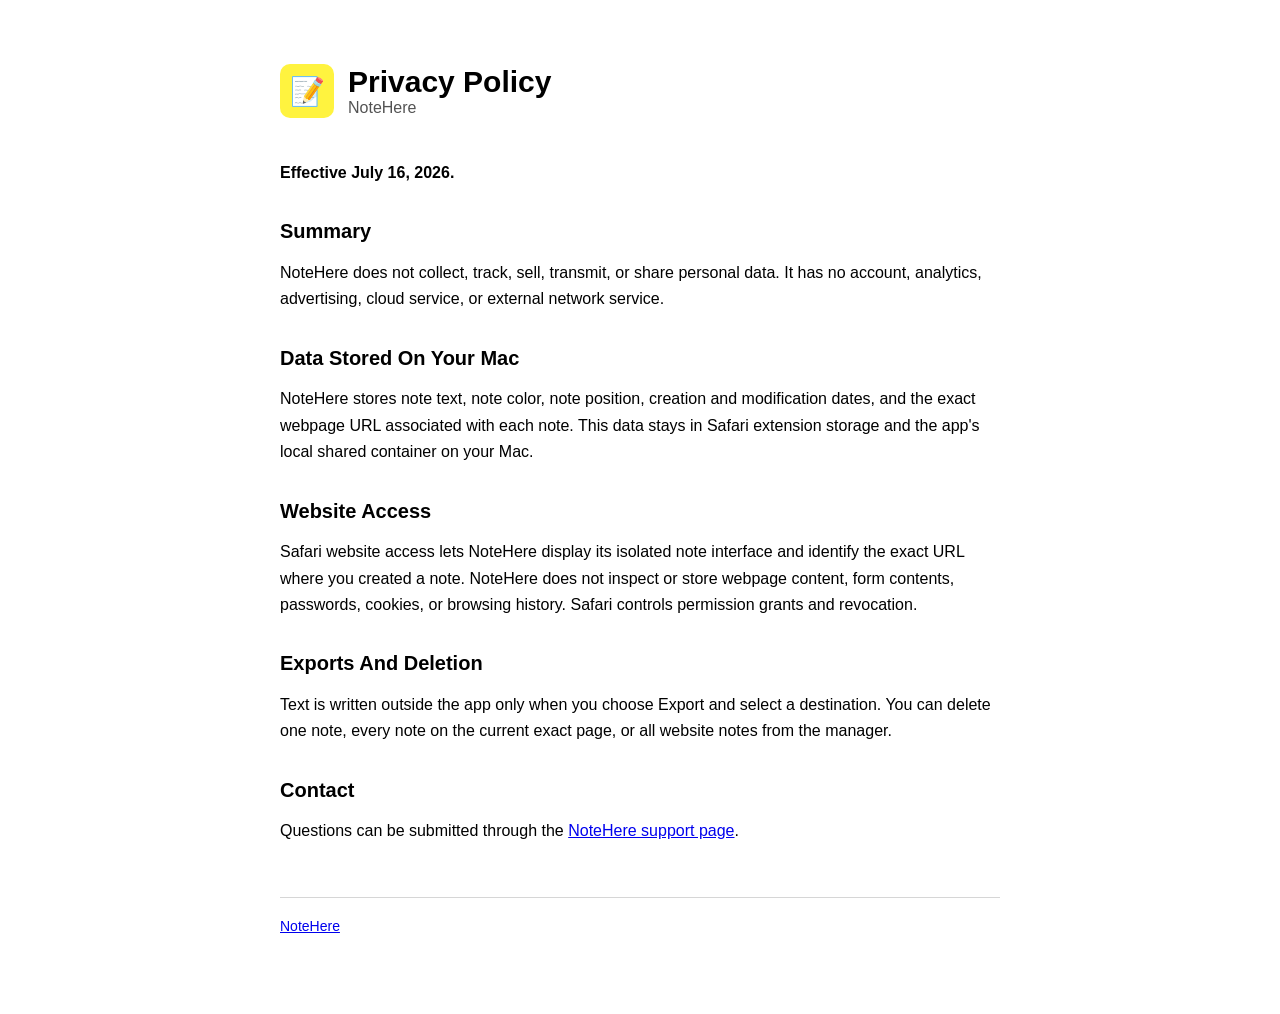
==== privacy/index.html @ 941bcfbf "Publish NoteHere privacy policy" ====
<!doctype html>
<html lang="en">
<head><meta charset="utf-8"><meta name="viewport" content="width=device-width,initial-scale=1"><title>Privacy Policy - NoteHere</title><link rel="stylesheet" href="../style.css"></head>
<body><main>
  <header><div class="icon" aria-hidden="true">&#128221;</div><div><h1>Privacy Policy</h1><div class="lede">NoteHere</div></div></header>
  <p><strong>Effective July 16, 2026.</strong></p>
  <h2>Summary</h2>
  <p>NoteHere does not collect, track, sell, transmit, or share personal data. It has no account, analytics, advertising, cloud service, or external network service.</p>
  <h2>Data Stored On Your Mac</h2>
  <p>NoteHere stores note text, note color, note position, creation and modification dates, and the exact webpage URL associated with each note. This data stays in Safari extension storage and the app's local shared container on your Mac.</p>
  <h2>Website Access</h2>
  <p>Safari website access lets NoteHere display its isolated note interface and identify the exact URL where you created a note. NoteHere does not inspect or store webpage content, form contents, passwords, cookies, or browsing history. Safari controls permission grants and revocation.</p>
  <h2>Exports And Deletion</h2>
  <p>Text is written outside the app only when you choose Export and select a destination. You can delete one note, every note on the current exact page, or all website notes from the manager.</p>
  <h2>Contact</h2>
  <p>Questions can be submitted through the <a href="../support/">NoteHere support page</a>.</p>
  <footer><a href="../">NoteHere</a></footer>
</main></body>
</html>
---- style.css ----
:root { color-scheme: light dark; font-family: -apple-system, BlinkMacSystemFont, "Segoe UI", sans-serif; }
* { box-sizing: border-box; letter-spacing: 0; }
body { margin: 0; background: Canvas; color: CanvasText; }
main { width: min(720px, calc(100% - 40px)); margin: 0 auto; padding: 64px 0 80px; }
header { display: flex; align-items: center; gap: 14px; margin-bottom: 42px; }
.icon { display: grid; place-items: center; width: 54px; height: 54px; border-radius: 10px; background: #fff33f; color: #181512; font-size: 28px; }
h1 { margin: 0; font-size: 30px; }
h2 { margin-top: 34px; font-size: 20px; }
p, li { line-height: 1.65; }
.lede { color: color-mix(in srgb, CanvasText 68%, transparent); }
a { color: LinkText; }
nav { display: flex; gap: 18px; margin-top: 8px; }
footer { margin-top: 52px; padding-top: 20px; border-top: 1px solid color-mix(in srgb, CanvasText 16%, transparent); color: color-mix(in srgb, CanvasText 60%, transparent); font-size: 14px; }
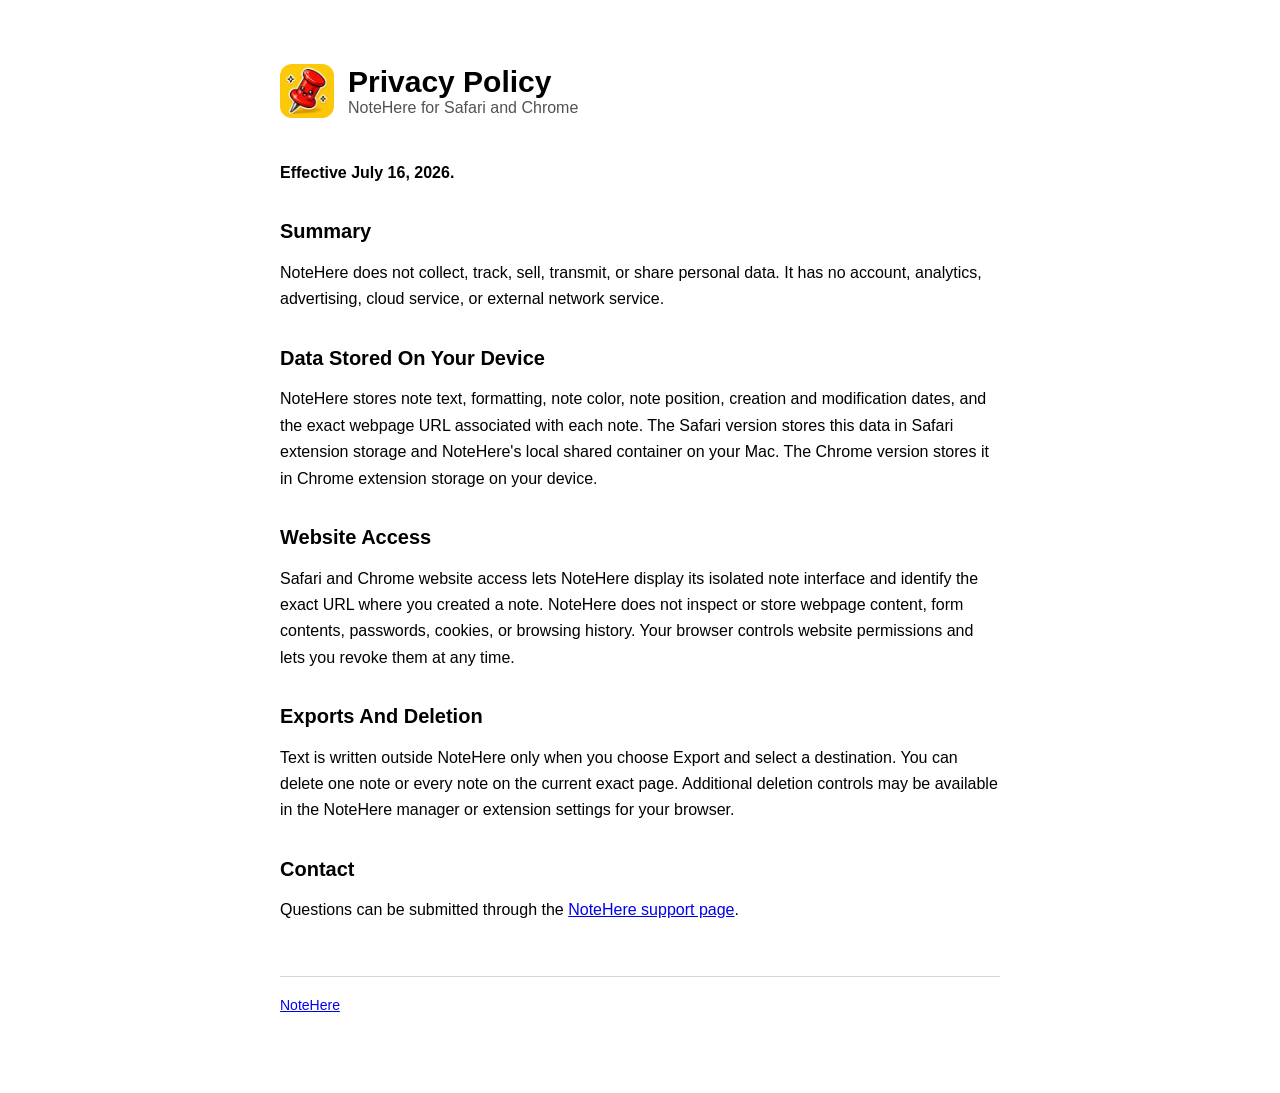
==== commit 648b8841: "Update privacy policy for Safari and Chrome" ====
--- a/privacy/index.html
+++ b/privacy/index.html
@@ -2,16 +2,16 @@
 <html lang="en">
 <head><meta charset="utf-8"><meta name="viewport" content="width=device-width,initial-scale=1"><title>Privacy Policy - NoteHere</title><link rel="stylesheet" href="../style.css"></head>
 <body><main>
-  <header><div class="icon" aria-hidden="true">&#128221;</div><div><h1>Privacy Policy</h1><div class="lede">NoteHere</div></div></header>
+  <header><div class="icon" aria-hidden="true">&#128221;</div><div><h1>Privacy Policy</h1><div class="lede">NoteHere for Safari and Chrome</div></div></header>
   <p><strong>Effective July 16, 2026.</strong></p>
   <h2>Summary</h2>
   <p>NoteHere does not collect, track, sell, transmit, or share personal data. It has no account, analytics, advertising, cloud service, or external network service.</p>
-  <h2>Data Stored On Your Mac</h2>
-  <p>NoteHere stores note text, note color, note position, creation and modification dates, and the exact webpage URL associated with each note. This data stays in Safari extension storage and the app's local shared container on your Mac.</p>
+  <h2>Data Stored On Your Device</h2>
+  <p>NoteHere stores note text, formatting, note color, note position, creation and modification dates, and the exact webpage URL associated with each note. The Safari version stores this data in Safari extension storage and NoteHere's local shared container on your Mac. The Chrome version stores it in Chrome extension storage on your device.</p>
   <h2>Website Access</h2>
-  <p>Safari website access lets NoteHere display its isolated note interface and identify the exact URL where you created a note. NoteHere does not inspect or store webpage content, form contents, passwords, cookies, or browsing history. Safari controls permission grants and revocation.</p>
+  <p>Safari and Chrome website access lets NoteHere display its isolated note interface and identify the exact URL where you created a note. NoteHere does not inspect or store webpage content, form contents, passwords, cookies, or browsing history. Your browser controls website permissions and lets you revoke them at any time.</p>
   <h2>Exports And Deletion</h2>
-  <p>Text is written outside the app only when you choose Export and select a destination. You can delete one note, every note on the current exact page, or all website notes from the manager.</p>
+  <p>Text is written outside NoteHere only when you choose Export and select a destination. You can delete one note or every note on the current exact page. Additional deletion controls may be available in the NoteHere manager or extension settings for your browser.</p>
   <h2>Contact</h2>
   <p>Questions can be submitted through the <a href="../support/">NoteHere support page</a>.</p>
   <footer><a href="../">NoteHere</a></footer>
--- a/style.css
+++ b/style.css
@@ -3,7 +3,7 @@
 body { margin: 0; background: Canvas; color: CanvasText; }
 main { width: min(720px, calc(100% - 40px)); margin: 0 auto; padding: 64px 0 80px; }
 header { display: flex; align-items: center; gap: 14px; margin-bottom: 42px; }
-.icon { display: grid; place-items: center; width: 54px; height: 54px; border-radius: 10px; background: #fff33f; color: #181512; font-size: 28px; }
+.icon { display: block; width: 54px; height: 54px; border-radius: 12px; background: #f6c51b url("[data-uri]") center / cover no-repeat; color: transparent; font-size: 0; overflow: hidden; }
 h1 { margin: 0; font-size: 30px; }
 h2 { margin-top: 34px; font-size: 20px; }
 p, li { line-height: 1.65; }
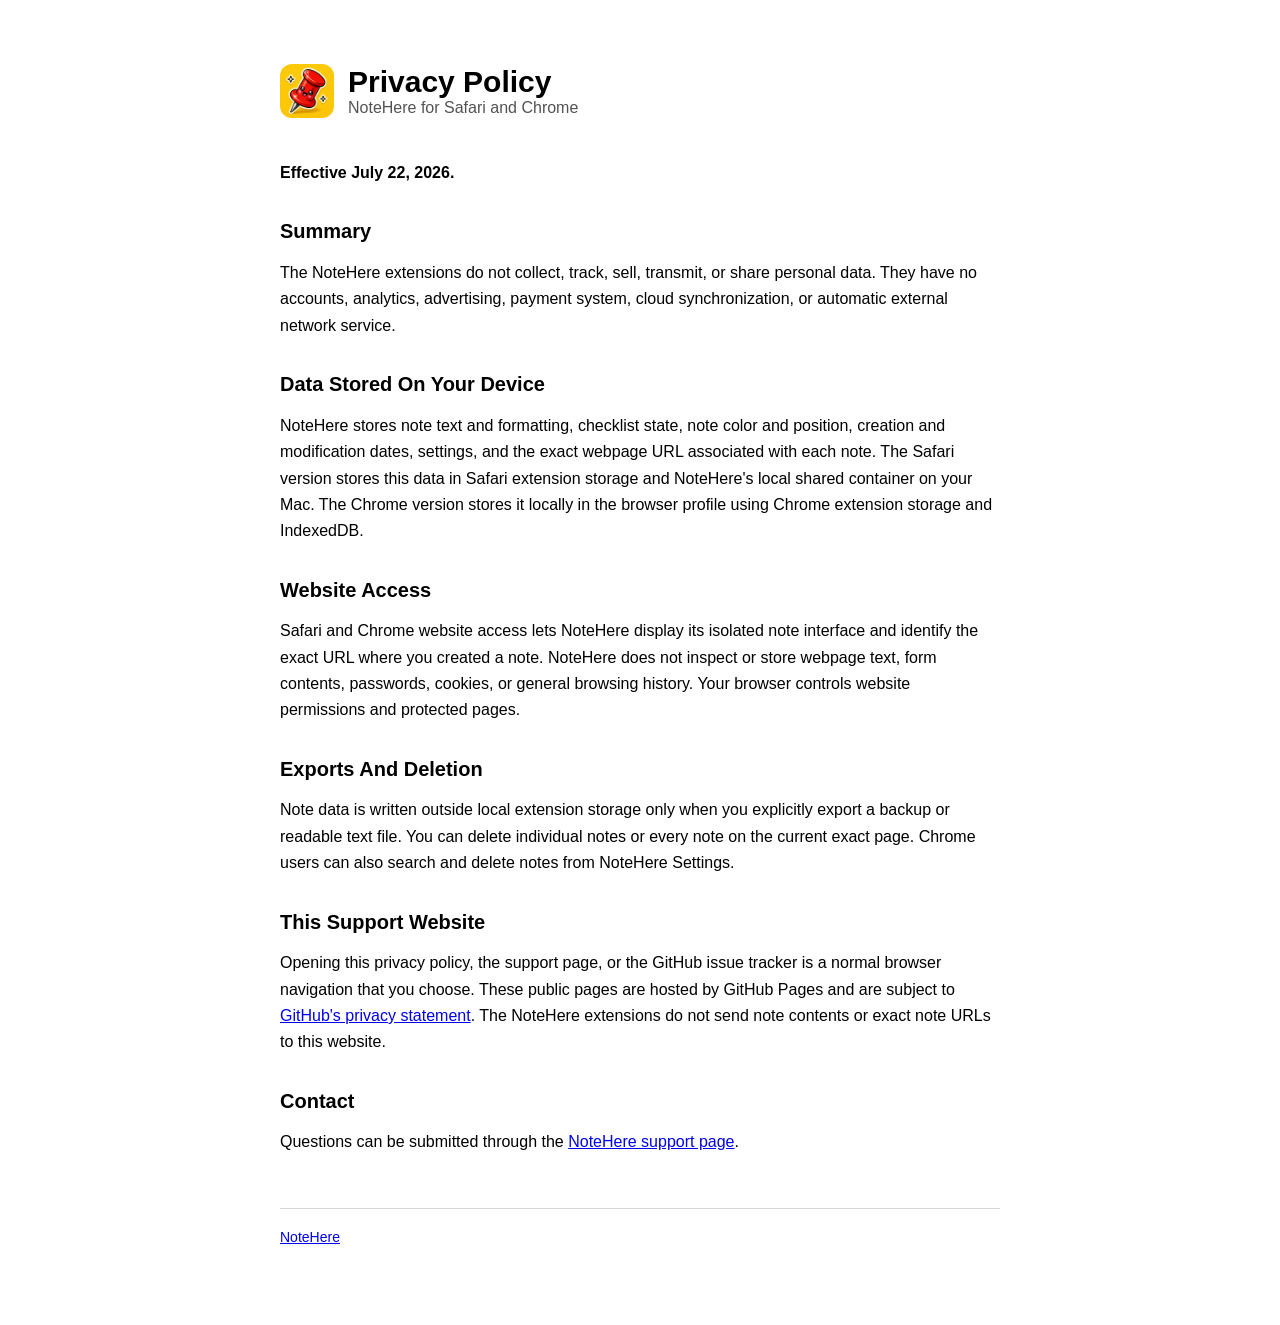
==== commit 898b01b1: "Expand Chrome privacy details Clarify local IndexedDB storage, exact-URL handling, exports, and the " ====
--- a/privacy/index.html
+++ b/privacy/index.html
@@ -3,15 +3,17 @@
 <head><meta charset="utf-8"><meta name="viewport" content="width=device-width,initial-scale=1"><title>Privacy Policy - NoteHere</title><link rel="stylesheet" href="../style.css"></head>
 <body><main>
   <header><div class="icon" aria-hidden="true">&#128221;</div><div><h1>Privacy Policy</h1><div class="lede">NoteHere for Safari and Chrome</div></div></header>
-  <p><strong>Effective July 16, 2026.</strong></p>
+  <p><strong>Effective July 22, 2026.</strong></p>
   <h2>Summary</h2>
-  <p>NoteHere does not collect, track, sell, transmit, or share personal data. It has no account, analytics, advertising, cloud service, or external network service.</p>
+  <p>The NoteHere extensions do not collect, track, sell, transmit, or share personal data. They have no accounts, analytics, advertising, payment system, cloud synchronization, or automatic external network service.</p>
   <h2>Data Stored On Your Device</h2>
-  <p>NoteHere stores note text, formatting, note color, note position, creation and modification dates, and the exact webpage URL associated with each note. The Safari version stores this data in Safari extension storage and NoteHere's local shared container on your Mac. The Chrome version stores it in Chrome extension storage on your device.</p>
+  <p>NoteHere stores note text and formatting, checklist state, note color and position, creation and modification dates, settings, and the exact webpage URL associated with each note. The Safari version stores this data in Safari extension storage and NoteHere's local shared container on your Mac. The Chrome version stores it locally in the browser profile using Chrome extension storage and IndexedDB.</p>
   <h2>Website Access</h2>
-  <p>Safari and Chrome website access lets NoteHere display its isolated note interface and identify the exact URL where you created a note. NoteHere does not inspect or store webpage content, form contents, passwords, cookies, or browsing history. Your browser controls website permissions and lets you revoke them at any time.</p>
+  <p>Safari and Chrome website access lets NoteHere display its isolated note interface and identify the exact URL where you created a note. NoteHere does not inspect or store webpage text, form contents, passwords, cookies, or general browsing history. Your browser controls website permissions and protected pages.</p>
   <h2>Exports And Deletion</h2>
-  <p>Text is written outside NoteHere only when you choose Export and select a destination. You can delete one note or every note on the current exact page. Additional deletion controls may be available in the NoteHere manager or extension settings for your browser.</p>
+  <p>Note data is written outside local extension storage only when you explicitly export a backup or readable text file. You can delete individual notes or every note on the current exact page. Chrome users can also search and delete notes from NoteHere Settings.</p>
+  <h2>This Support Website</h2>
+  <p>Opening this privacy policy, the support page, or the GitHub issue tracker is a normal browser navigation that you choose. These public pages are hosted by GitHub Pages and are subject to <a href="https://docs.github.com/en/site-policy/privacy-policies/github-general-privacy-statement">GitHub's privacy statement</a>. The NoteHere extensions do not send note contents or exact note URLs to this website.</p>
   <h2>Contact</h2>
   <p>Questions can be submitted through the <a href="../support/">NoteHere support page</a>.</p>
   <footer><a href="../">NoteHere</a></footer>
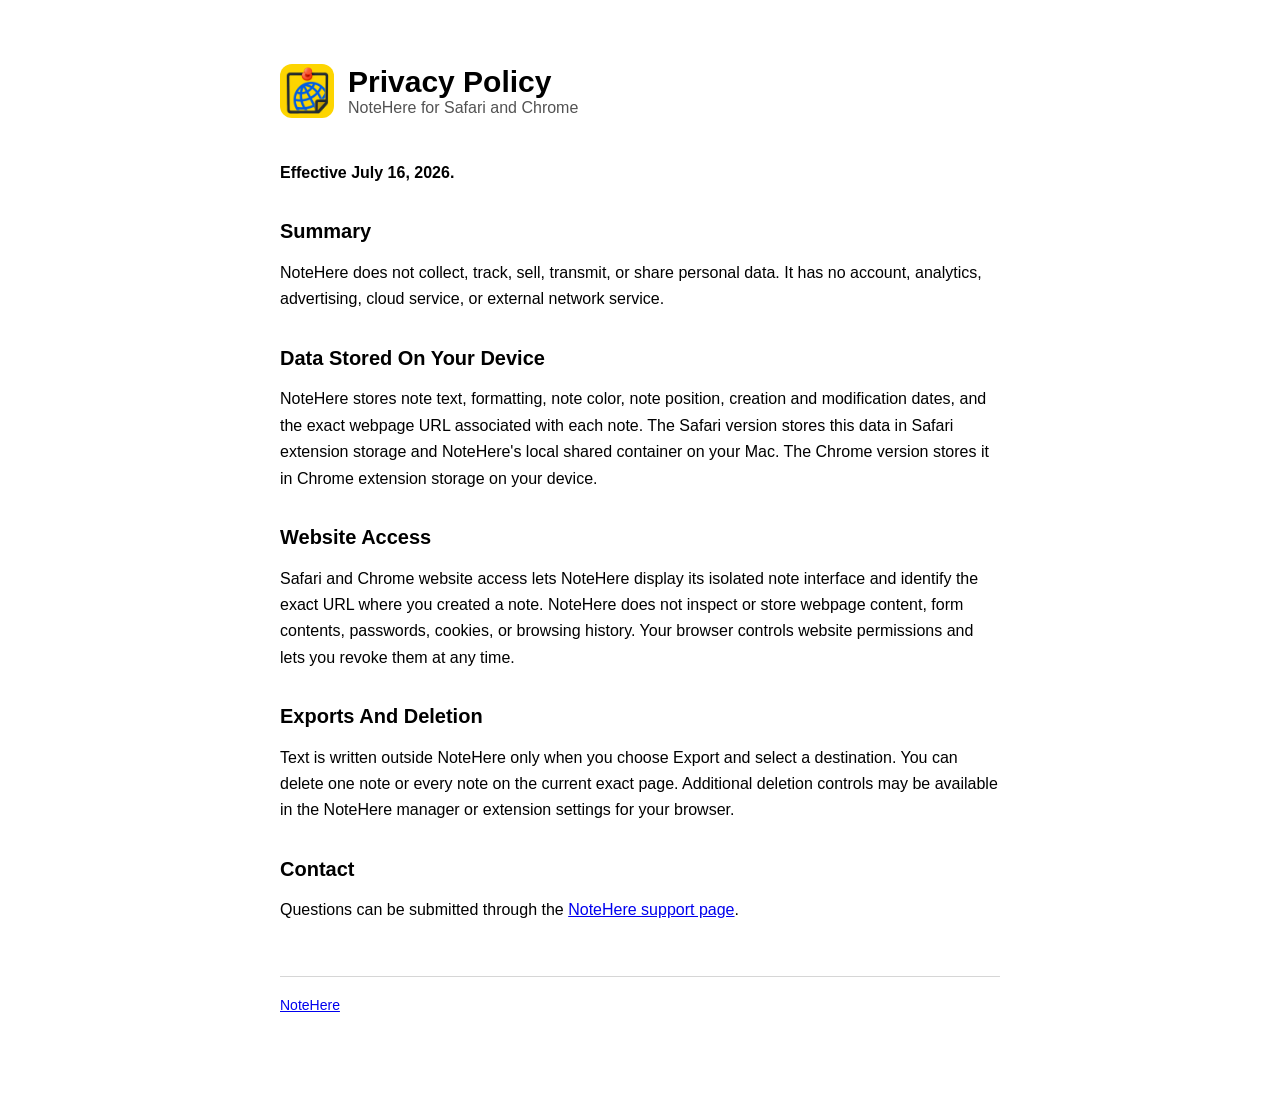
==== commit fae1a188: "Use current logo on privacy page" ====
--- a/privacy/index.html
+++ b/privacy/index.html
@@ -2,18 +2,16 @@
 <html lang="en">
 <head><meta charset="utf-8"><meta name="viewport" content="width=device-width,initial-scale=1"><title>Privacy Policy - NoteHere</title><link rel="stylesheet" href="../style.css"></head>
 <body><main>
-  <header><div class="icon" aria-hidden="true">&#128221;</div><div><h1>Privacy Policy</h1><div class="lede">NoteHere for Safari and Chrome</div></div></header>
-  <p><strong>Effective July 22, 2026.</strong></p>
+  <header><img class="icon" src="../notehere-icon.png" alt="NoteHere app icon"><div><h1>Privacy Policy</h1><div class="lede">NoteHere for Safari and Chrome</div></div></header>
+  <p><strong>Effective July 16, 2026.</strong></p>
   <h2>Summary</h2>
-  <p>The NoteHere extensions do not collect, track, sell, transmit, or share personal data. They have no accounts, analytics, advertising, payment system, cloud synchronization, or automatic external network service.</p>
+  <p>NoteHere does not collect, track, sell, transmit, or share personal data. It has no account, analytics, advertising, cloud service, or external network service.</p>
   <h2>Data Stored On Your Device</h2>
-  <p>NoteHere stores note text and formatting, checklist state, note color and position, creation and modification dates, settings, and the exact webpage URL associated with each note. The Safari version stores this data in Safari extension storage and NoteHere's local shared container on your Mac. The Chrome version stores it locally in the browser profile using Chrome extension storage and IndexedDB.</p>
+  <p>NoteHere stores note text, formatting, note color, note position, creation and modification dates, and the exact webpage URL associated with each note. The Safari version stores this data in Safari extension storage and NoteHere's local shared container on your Mac. The Chrome version stores it in Chrome extension storage on your device.</p>
   <h2>Website Access</h2>
-  <p>Safari and Chrome website access lets NoteHere display its isolated note interface and identify the exact URL where you created a note. NoteHere does not inspect or store webpage text, form contents, passwords, cookies, or general browsing history. Your browser controls website permissions and protected pages.</p>
+  <p>Safari and Chrome website access lets NoteHere display its isolated note interface and identify the exact URL where you created a note. NoteHere does not inspect or store webpage content, form contents, passwords, cookies, or browsing history. Your browser controls website permissions and lets you revoke them at any time.</p>
   <h2>Exports And Deletion</h2>
-  <p>Note data is written outside local extension storage only when you explicitly export a backup or readable text file. You can delete individual notes or every note on the current exact page. Chrome users can also search and delete notes from NoteHere Settings.</p>
-  <h2>This Support Website</h2>
-  <p>Opening this privacy policy, the support page, or the GitHub issue tracker is a normal browser navigation that you choose. These public pages are hosted by GitHub Pages and are subject to <a href="https://docs.github.com/en/site-policy/privacy-policies/github-general-privacy-statement">GitHub's privacy statement</a>. The NoteHere extensions do not send note contents or exact note URLs to this website.</p>
+  <p>Text is written outside NoteHere only when you choose Export and select a destination. You can delete one note or every note on the current exact page. Additional deletion controls may be available in the NoteHere manager or extension settings for your browser.</p>
   <h2>Contact</h2>
   <p>Questions can be submitted through the <a href="../support/">NoteHere support page</a>.</p>
   <footer><a href="../">NoteHere</a></footer>
--- a/style.css
+++ b/style.css
@@ -3,7 +3,7 @@
 body { margin: 0; background: Canvas; color: CanvasText; }
 main { width: min(720px, calc(100% - 40px)); margin: 0 auto; padding: 64px 0 80px; }
 header { display: flex; align-items: center; gap: 14px; margin-bottom: 42px; }
-.icon { display: block; width: 54px; height: 54px; border-radius: 12px; background: #f6c51b url("[data-uri]") center / cover no-repeat; color: transparent; font-size: 0; overflow: hidden; }
+.icon { display: block; width: 54px; height: 54px; border-radius: 12px; object-fit: cover; }
 h1 { margin: 0; font-size: 30px; }
 h2 { margin-top: 34px; font-size: 20px; }
 p, li { line-height: 1.65; }
